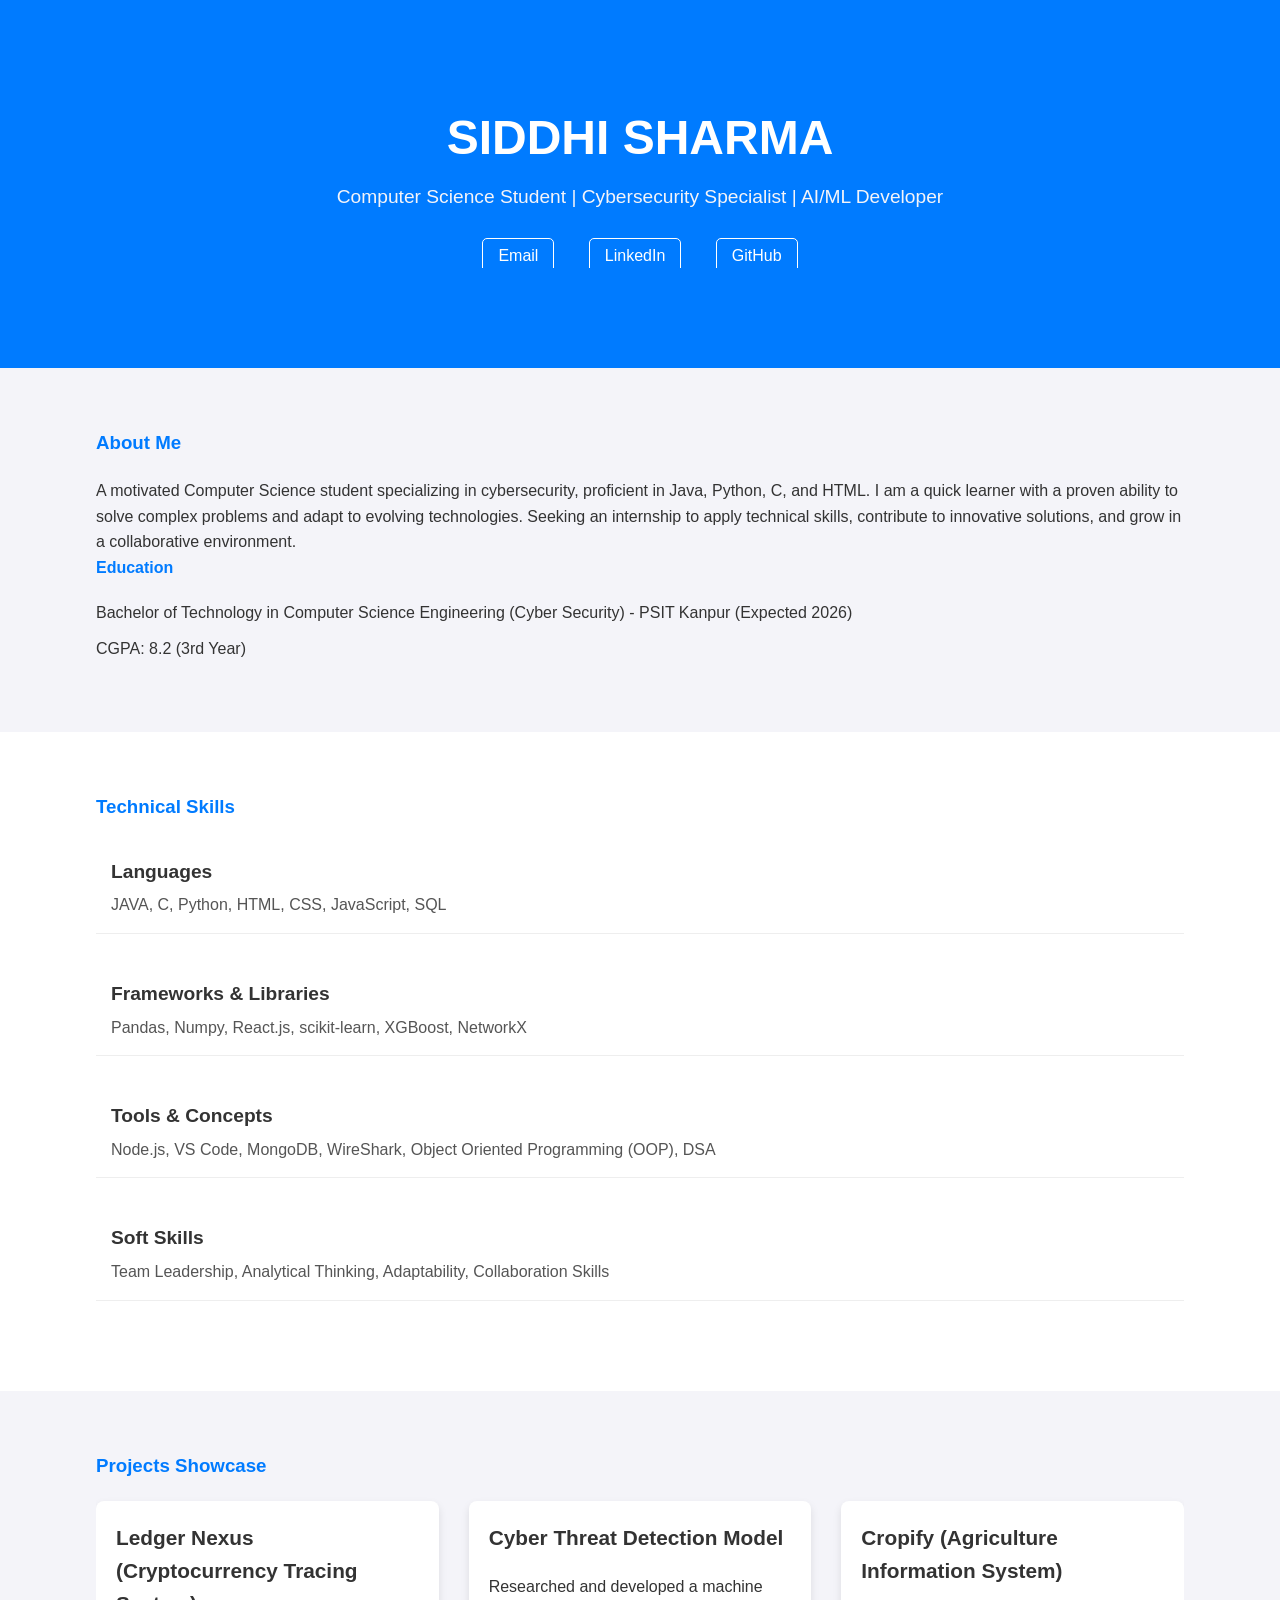
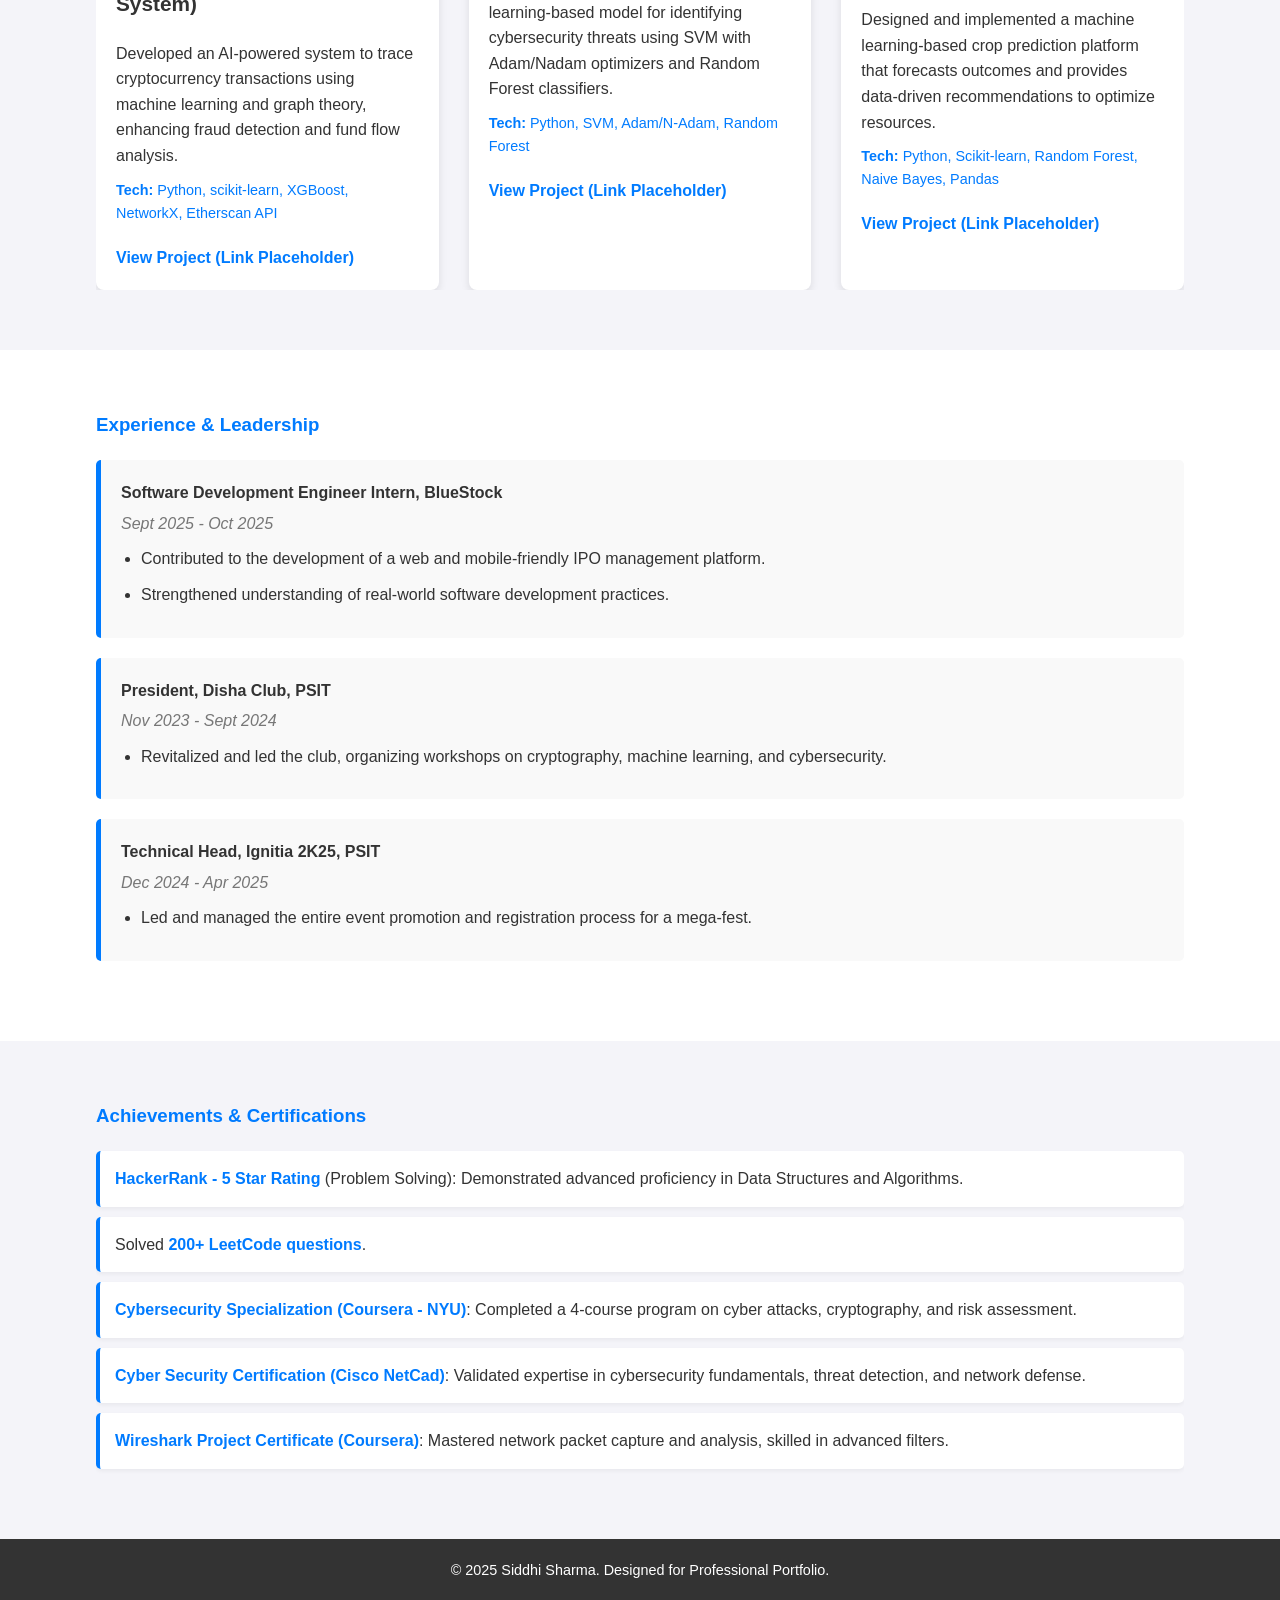
==== index.html @ 82cc843b "Initial portfolio commit" ====
<!DOCTYPE html>
<html lang="en">
<head>
    <meta charset="UTF-8">
    <meta name="viewport" content="width=device-width, initial-scale=1.0">
    <title>Siddhi Sharma - Cybersecurity Portfolio</title>
    <link rel="stylesheet" href="style.css">
</head>
<body>

    <header id="hero">
        <div class="container">
            <h1>SIDDHI SHARMA</h1>
            <h2>Computer Science Student | Cybersecurity Specialist | AI/ML Developer</h2>
            <div class="contact-links">
                <a href="mailto:siddhi17sharma@gmail.com">Email</a>
                <a href="https://www.linkedin.com/in/siddhisharma-cs" target="_blank">LinkedIn</a>
                <a href="https://github.com/Siddhi17Sharma" target="_blank">GitHub</a>
            </div>
        </div>
    </header>

    <section id="about" class="section-padding">
        <div class="container">
            <h3>About Me</h3>
            <p>
                A motivated Computer Science student specializing in cybersecurity, proficient in Java, Python, C, and HTML.
                I am a quick learner with a proven ability to solve complex problems and adapt to evolving technologies.
                Seeking an internship to apply technical skills, contribute to innovative solutions, and grow in a collaborative environment.
            </p>
            <h4>Education</h4>
            <ul>
                <li>Bachelor of Technology in Computer Science Engineering (Cyber Security) - PSIT Kanpur (Expected 2026)</li>
                <li>CGPA: 8.2 (3rd Year)</li>
            </ul>
        </div>
    </section>

    <section id="skills" class="section-padding light-bg">
        <div class="container">
            <h3>Technical Skills</h3>
            <div class="skills-group">
                <h4>Languages</h4>
                <p>JAVA, C, Python, HTML, CSS, JavaScript, SQL</p>
            </div>
            <div class="skills-group">
                <h4>Frameworks & Libraries</h4>
                <p>Pandas, Numpy, React.js, scikit-learn, XGBoost, NetworkX</p>
            </div>
            <div class="skills-group">
                <h4>Tools & Concepts</h4>
                <p>Node.js, VS Code, MongoDB, WireShark, Object Oriented Programming (OOP), DSA</p>
            </div>
            <div class="skills-group">
                <h4>Soft Skills</h4>
                <p>Team Leadership, Analytical Thinking, Adaptability, Collaboration Skills</p>
            </div>
        </div>
    </section>

    <section id="projects" class="section-padding">
        <div class="container">
            <h3>Projects Showcase</h3>
            <div class="project-grid">

                <div class="project-card">
                    <h4>Ledger Nexus (Cryptocurrency Tracing System)</h4>
                    <p>Developed an AI-powered system to trace cryptocurrency transactions using machine learning and graph theory, enhancing fraud detection and fund flow analysis.</p>
                    <p class="tech-stack"><strong>Tech:</strong> Python, scikit-learn, XGBoost, NetworkX, Etherscan API</p>
                    <a href="#" target="_blank">View Project (Link Placeholder)</a>
                </div>

                <div class="project-card">
                    <h4>Cyber Threat Detection Model</h4>
                    <p>Researched and developed a machine learning-based model for identifying cybersecurity threats using SVM with Adam/Nadam optimizers and Random Forest classifiers.</p>
                    <p class="tech-stack"><strong>Tech:</strong> Python, SVM, Adam/N-Adam, Random Forest</p>
                    <a href="#" target="_blank">View Project (Link Placeholder)</a>
                </div>

                <div class="project-card">
                    <h4>Cropify (Agriculture Information System)</h4>
                    <p>Designed and implemented a machine learning-based crop prediction platform that forecasts outcomes and provides data-driven recommendations to optimize resources.</p>
                    <p class="tech-stack"><strong>Tech:</strong> Python, Scikit-learn, Random Forest, Naive Bayes, Pandas</p>
                    <a href="#" target="_blank">View Project (Link Placeholder)</a>
                </div>

            </div>
        </div>
    </section>

    <section id="experience" class="section-padding light-bg">
        <div class="container">
            <h3>Experience & Leadership</h3>
            <div class="experience-item">
                <h4>Software Development Engineer Intern, BlueStock</h4>
                <p class="duration">Sept 2025 - Oct 2025</p>
                <ul>
                    <li>Contributed to the development of a web and mobile-friendly IPO management platform.</li>
                    <li>Strengthened understanding of real-world software development practices.</li>
                </ul>
            </div>
            <div class="experience-item">
                <h4>President, Disha Club, PSIT</h4>
                <p class="duration">Nov 2023 - Sept 2024</p>
                <ul>
                    <li>Revitalized and led the club, organizing workshops on cryptography, machine learning, and cybersecurity.</li>
                </ul>
            </div>
            <div class="experience-item">
                <h4>Technical Head, Ignitia 2K25, PSIT</h4>
                <p class="duration">Dec 2024 - Apr 2025</p>
                <ul>
                    <li>Led and managed the entire event promotion and registration process for a mega-fest.</li>
                </ul>
            </div>
        </div>
    </section>

    <section id="certs" class="section-padding">
        <div class="container">
            <h3>Achievements & Certifications</h3>
            <ul>
                <li><strong>HackerRank - 5 Star Rating</strong> (Problem Solving): Demonstrated advanced proficiency in Data Structures and Algorithms.</li>
                <li>Solved <strong>200+ LeetCode questions</strong>.</li>
                <li><strong>Cybersecurity Specialization (Coursera - NYU)</strong>: Completed a 4-course program on cyber attacks, cryptography, and risk assessment.</li>
                <li><strong>Cyber Security Certification (Cisco NetCad)</strong>: Validated expertise in cybersecurity fundamentals, threat detection, and network defense.</li>
                <li><strong>Wireshark Project Certificate (Coursera)</strong>: Mastered network packet capture and analysis, skilled in advanced filters.</li>
            </ul>
        </div>
    </section>

    <footer>
        <div class="container">
            <p>&copy; 2025 Siddhi Sharma. Designed for Professional Portfolio.</p>
        </div>
    </footer>
</body>
</html>
---- style.css ----
/* Basic Reset */
* {
    margin: 0;
    padding: 0;
    box-sizing: border-box;
}

body {
    font-family: Arial, sans-serif;
    line-height: 1.6;
    color: #333;
    background-color: #f4f4f9;
}

/* Utilities */
.container {
    width: 85%;
    max-width: 1100px;
    margin: auto;
    overflow: hidden;
}

.section-padding {
    padding: 60px 0;
}

.light-bg {
    background-color: #fff;
}

h1, h2, h3, h4 {
    margin-bottom: 20px;
    color: #007bff; /* A nice primary color for headings */
}

ul {
    list-style: none;
    padding-left: 0;
}

ul li {
    margin-bottom: 10px;
}

/* Header/Hero Section */
#hero {
    background: #007bff;
    color: #fff;
    padding: 100px 0;
    text-align: center;
}

#hero h1 {
    font-size: 3em;
    margin-bottom: 5px;
    color: #fff;
}

#hero h2 {
    font-size: 1.2em;
    font-weight: 300;
    margin-bottom: 30px;
    color: #f4f4f9;
}

.contact-links a {
    color: #fff;
    text-decoration: none;
    margin: 0 15px;
    padding: 8px 15px;
    border: 1px solid #fff;
    border-radius: 5px;
    transition: background 0.3s;
}

.contact-links a:hover {
    background: #fff;
    color: #007bff;
}

/* Skills Section */
#skills .skills-group {
    margin-bottom: 30px;
    padding: 15px;
    border-bottom: 1px solid #eee;
}

#skills h4 {
    color: #333;
    font-size: 1.2em;
    margin-bottom: 5px;
}

#skills p {
    font-size: 1em;
    color: #555;
}

/* Projects Section */
#projects .project-grid {
    display: grid;
    grid-template-columns: repeat(auto-fit, minmax(300px, 1fr));
    gap: 30px;
}

.project-card {
    background: #fff;
    padding: 20px;
    border-radius: 8px;
    box-shadow: 0 4px 8px rgba(0, 0, 0, 0.1);
    transition: transform 0.3s;
}

.project-card:hover {
    transform: translateY(-5px);
}

.project-card h4 {
    color: #333;
    font-size: 1.3em;
}

.project-card .tech-stack {
    font-size: 0.9em;
    color: #007bff;
    margin: 10px 0;
}

.project-card a {
    display: inline-block;
    color: #007bff;
    text-decoration: none;
    font-weight: bold;
    margin-top: 10px;
}

/* Experience Section */
.experience-item {
    background: #f9f9f9;
    padding: 20px;
    margin-bottom: 20px;
    border-radius: 5px;
    border-left: 5px solid #007bff;
}

.experience-item h4 {
    margin-bottom: 5px;
    color: #333;
}

.experience-item .duration {
    font-style: italic;
    color: #777;
    margin-bottom: 10px;
    display: block;
}

.experience-item ul {
    list-style-type: disc;
    padding-left: 20px;
}

/* Certifications Section */
#certs ul li {
    background: #fff;
    padding: 15px;
    border-radius: 5px;
    margin-bottom: 10px;
    box-shadow: 0 2px 4px rgba(0, 0, 0, 0.05);
    border-left: 4px solid #007bff;
}

#certs ul li strong {
    color: #007bff;
}

/* Footer */
footer {
    background: #333;
    color: #fff;
    text-align: center;
    padding: 20px 0;
    font-size: 0.9em;
}

/* Responsive adjustments */
@media (max-width: 600px) {
    #hero {
        padding: 50px 0;
    }
    #hero h1 {
        font-size: 2em;
    }
    .contact-links a {
        display: block;
        margin: 10px 0;
    }
}
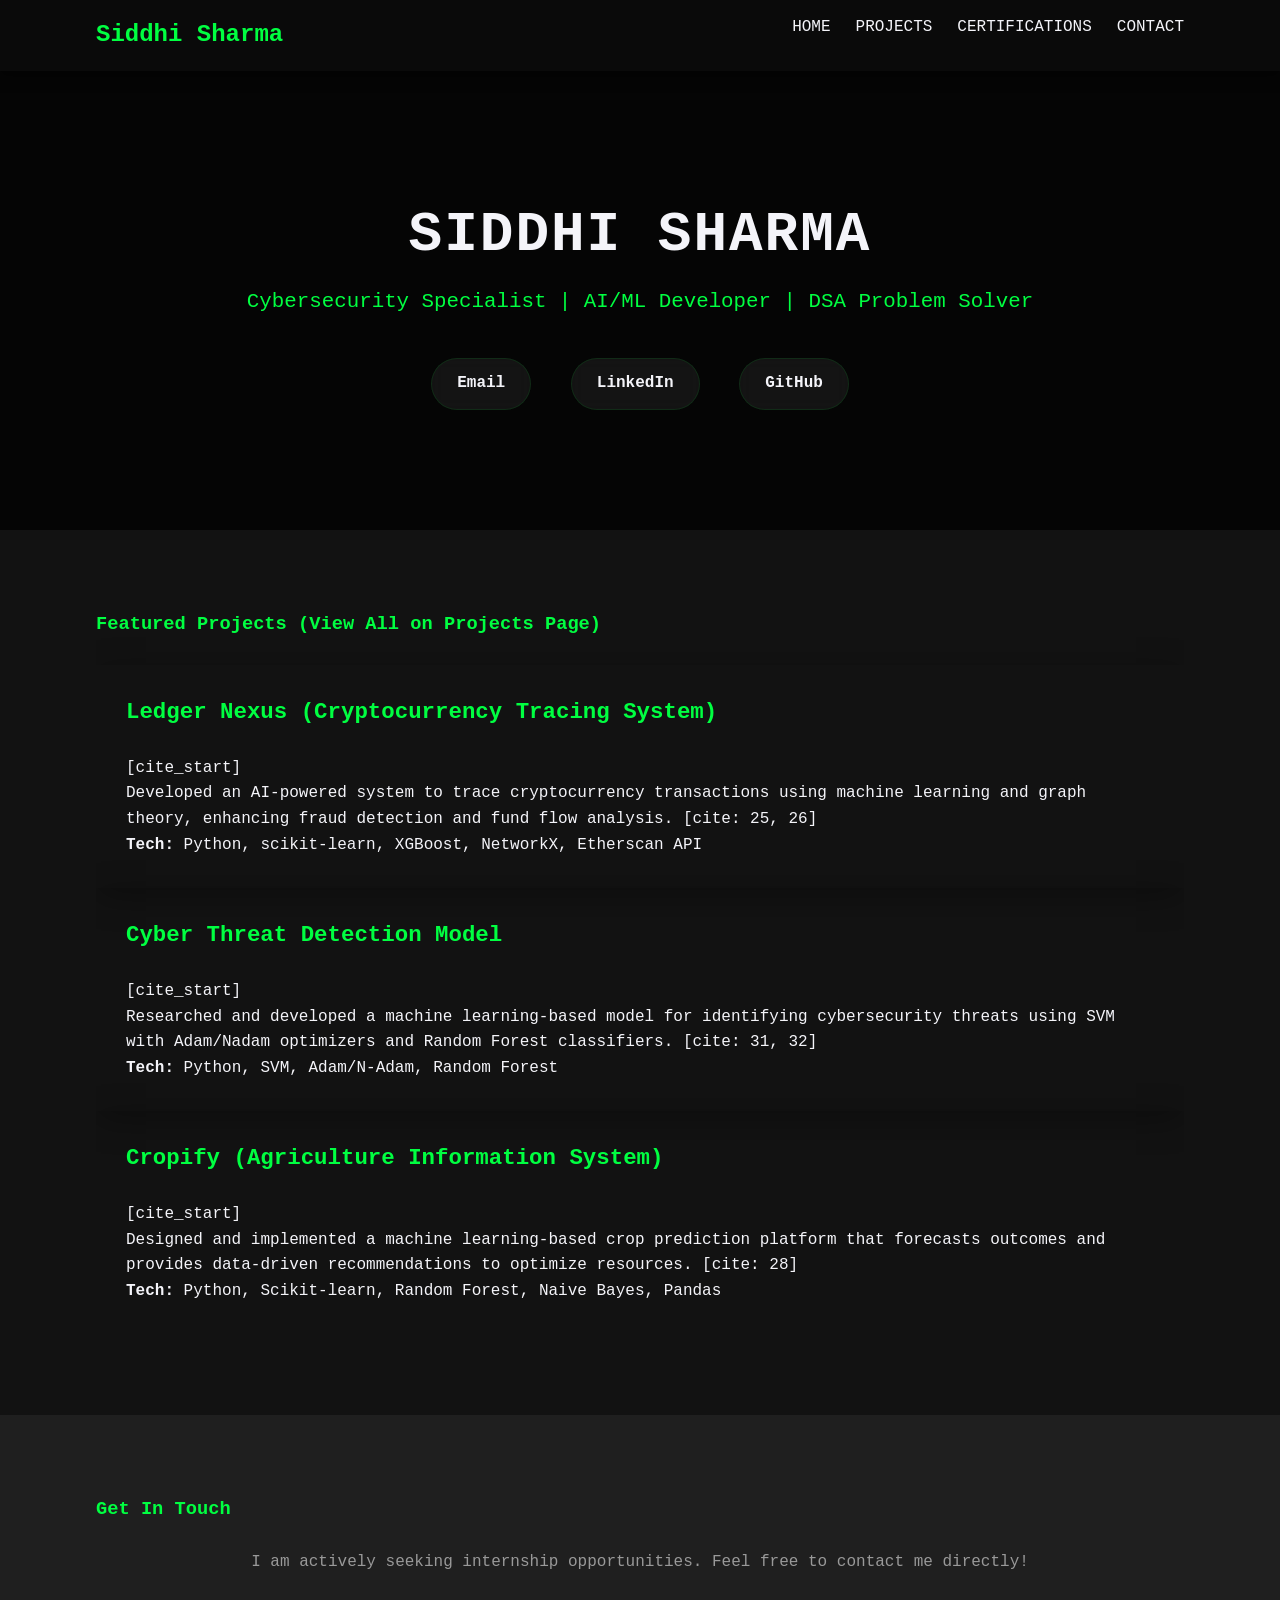
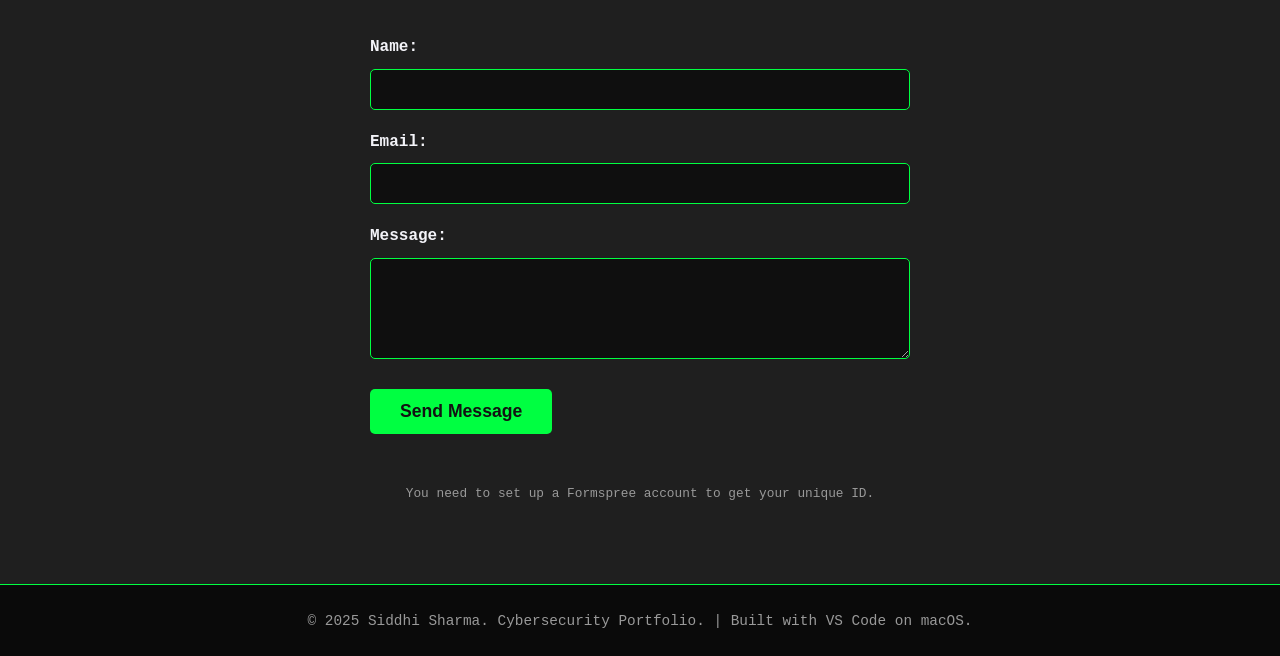
==== commit 1223e7ab: "Updated project links with actual GitHub URLs" ====
--- a/index.html
+++ b/index.html
@@ -7,131 +7,81 @@
     <link rel="stylesheet" href="style.css">
 </head>
 <body>
+    
+    <nav>
+        <div class="container">
+            <div class="logo">Siddhi Sharma</div>
+            <ul>
+                <li><a href="index.html">Home</a></li>
+                <li><a href="projects.html">Projects</a></li>
+                <li><a href="achievements.html">Certifications</a></li>
+                <li><a href="#contact-form">Contact</a></li>
+            </ul>
+        </div>
+    </nav>
 
     <header id="hero">
         <div class="container">
             <h1>SIDDHI SHARMA</h1>
-            <h2>Computer Science Student | Cybersecurity Specialist | AI/ML Developer</h2>
+            <h2>Cybersecurity Specialist | AI/ML Developer | DSA Problem Solver</h2>
             <div class="contact-links">
-                <a href="mailto:siddhi17sharma@gmail.com">Email</a>
-                <a href="https://www.linkedin.com/in/siddhisharma-cs" target="_blank">LinkedIn</a>
-                <a href="https://github.com/Siddhi17Sharma" target="_blank">GitHub</a>
+                <a href="mailto:siddhi17sharma@gmail.com" class="glass-effect">Email</a>
+                <a href="https://www.linkedin.com/in/siddhisharma-cs" target="_blank" class="glass-effect">LinkedIn</a>
+                <a href="https://github.com/Siddhi17Sharma" target="_blank" class="glass-effect">GitHub</a>
             </div>
         </div>
     </header>
 
-    <section id="about" class="section-padding">
-        <div class="container">
-            <h3>About Me</h3>
-            <p>
-                A motivated Computer Science student specializing in cybersecurity, proficient in Java, Python, C, and HTML.
-                I am a quick learner with a proven ability to solve complex problems and adapt to evolving technologies.
-                Seeking an internship to apply technical skills, contribute to innovative solutions, and grow in a collaborative environment.
-            </p>
-            <h4>Education</h4>
-            <ul>
-                <li>Bachelor of Technology in Computer Science Engineering (Cyber Security) - PSIT Kanpur (Expected 2026)</li>
-                <li>CGPA: 8.2 (3rd Year)</li>
-            </ul>
-        </div>
-    </section>
-
-    <section id="skills" class="section-padding light-bg">
-        <div class="container">
-            <h3>Technical Skills</h3>
-            <div class="skills-group">
-                <h4>Languages</h4>
-                <p>JAVA, C, Python, HTML, CSS, JavaScript, SQL</p>
-            </div>
-            <div class="skills-group">
-                <h4>Frameworks & Libraries</h4>
-                <p>Pandas, Numpy, React.js, scikit-learn, XGBoost, NetworkX</p>
-            </div>
-            <div class="skills-group">
-                <h4>Tools & Concepts</h4>
-                <p>Node.js, VS Code, MongoDB, WireShark, Object Oriented Programming (OOP), DSA</p>
-            </div>
-            <div class="skills-group">
-                <h4>Soft Skills</h4>
-                <p>Team Leadership, Analytical Thinking, Adaptability, Collaboration Skills</p>
-            </div>
-        </div>
-    </section>
-
     <section id="projects" class="section-padding">
         <div class="container">
-            <h3>Projects Showcase</h3>
+            <h3>Featured Projects (View All on <a href="projects.html">Projects Page</a>)</h3>
             <div class="project-grid">
 
                 <div class="project-card">
-                    <h4>Ledger Nexus (Cryptocurrency Tracing System)</h4>
-                    <p>Developed an AI-powered system to trace cryptocurrency transactions using machine learning and graph theory, enhancing fraud detection and fund flow analysis.</p>
+                    <h4><a href="https://github.com/Siddhi17Sharma/Ledger_Nexus" target="_blank">Ledger Nexus (Cryptocurrency Tracing System)</a></h4>
+                    [cite_start]<p>Developed an AI-powered system to trace cryptocurrency transactions using machine learning and graph theory, enhancing fraud detection and fund flow analysis. [cite: 25, 26]</p>
                     <p class="tech-stack"><strong>Tech:</strong> Python, scikit-learn, XGBoost, NetworkX, Etherscan API</p>
-                    <a href="#" target="_blank">View Project (Link Placeholder)</a>
                 </div>
 
                 <div class="project-card">
-                    <h4>Cyber Threat Detection Model</h4>
-                    <p>Researched and developed a machine learning-based model for identifying cybersecurity threats using SVM with Adam/Nadam optimizers and Random Forest classifiers.</p>
+                    <h4><a href="https://github.com/Siddhi17Sharma/Threat_Detection_ML" target="_blank">Cyber Threat Detection Model</a></h4>
+                    [cite_start]<p>Researched and developed a machine learning-based model for identifying cybersecurity threats using SVM with Adam/Nadam optimizers and Random Forest classifiers. [cite: 31, 32]</p>
                     <p class="tech-stack"><strong>Tech:</strong> Python, SVM, Adam/N-Adam, Random Forest</p>
-                    <a href="#" target="_blank">View Project (Link Placeholder)</a>
                 </div>
 
                 <div class="project-card">
-                    <h4>Cropify (Agriculture Information System)</h4>
-                    <p>Designed and implemented a machine learning-based crop prediction platform that forecasts outcomes and provides data-driven recommendations to optimize resources.</p>
+                    <h4><a href="https://github.com/Siddhi17Sharma/Cropify_ML" target="_blank">Cropify (Agriculture Information System)</a></h4>
+                    [cite_start]<p>Designed and implemented a machine learning-based crop prediction platform that forecasts outcomes and provides data-driven recommendations to optimize resources. [cite: 28]</p>
                     <p class="tech-stack"><strong>Tech:</strong> Python, Scikit-learn, Random Forest, Naive Bayes, Pandas</p>
-                    <a href="#" target="_blank">View Project (Link Placeholder)</a>
                 </div>
 
             </div>
         </div>
     </section>
+    
+    <section id="contact-form" class="section-padding light-bg">
+        <div class="container">
+            <h3>Get In Touch</h3>
+            <p style="text-align: center; margin-bottom: 30px; color: #999;">I am actively seeking internship opportunities. Feel free to contact me directly!</p>
+            <form action="https://formspree.io/f/YOUR_UNIQUE_FORM_ID" method="POST">
+                <label for="name">Name:</label>
+                <input type="text" id="name" name="name" required>
 
-    <section id="experience" class="section-padding light-bg">
-        <div class="container">
-            <h3>Experience & Leadership</h3>
-            <div class="experience-item">
-                <h4>Software Development Engineer Intern, BlueStock</h4>
-                <p class="duration">Sept 2025 - Oct 2025</p>
-                <ul>
-                    <li>Contributed to the development of a web and mobile-friendly IPO management platform.</li>
-                    <li>Strengthened understanding of real-world software development practices.</li>
-                </ul>
-            </div>
-            <div class="experience-item">
-                <h4>President, Disha Club, PSIT</h4>
-                <p class="duration">Nov 2023 - Sept 2024</p>
-                <ul>
-                    <li>Revitalized and led the club, organizing workshops on cryptography, machine learning, and cybersecurity.</li>
-                </ul>
-            </div>
-            <div class="experience-item">
-                <h4>Technical Head, Ignitia 2K25, PSIT</h4>
-                <p class="duration">Dec 2024 - Apr 2025</p>
-                <ul>
-                    <li>Led and managed the entire event promotion and registration process for a mega-fest.</li>
-                </ul>
-            </div>
-        </div>
-    </section>
+                <label for="email">Email:</label>
+                <input type="email" id="email" name="_replyto" required>
 
-    <section id="certs" class="section-padding">
-        <div class="container">
-            <h3>Achievements & Certifications</h3>
-            <ul>
-                <li><strong>HackerRank - 5 Star Rating</strong> (Problem Solving): Demonstrated advanced proficiency in Data Structures and Algorithms.</li>
-                <li>Solved <strong>200+ LeetCode questions</strong>.</li>
-                <li><strong>Cybersecurity Specialization (Coursera - NYU)</strong>: Completed a 4-course program on cyber attacks, cryptography, and risk assessment.</li>
-                <li><strong>Cyber Security Certification (Cisco NetCad)</strong>: Validated expertise in cybersecurity fundamentals, threat detection, and network defense.</li>
-                <li><strong>Wireshark Project Certificate (Coursera)</strong>: Mastered network packet capture and analysis, skilled in advanced filters.</li>
-            </ul>
+                <label for="message">Message:</label>
+                <textarea id="message" name="message" rows="5" required></textarea>
+
+                <button type="submit">Send Message</button>
+            </form>
+            <p style="text-align: center; margin-top: 20px; font-size: 0.8em; color: #999;">You need to set up a Formspree account to get your unique ID.</p>
         </div>
     </section>
 
     <footer>
         <div class="container">
-            <p>&copy; 2025 Siddhi Sharma. Designed for Professional Portfolio.</p>
+            <p>&copy; 2025 Siddhi Sharma. Cybersecurity Portfolio. | Built with VS Code on macOS.</p>
         </div>
     </footer>
 </body>
--- a/style.css
+++ b/style.css
@@ -1,3 +1,9 @@
+/* Color Palette: 
+   Primary Background: #121212 (Dark Grey/Black)
+   Accent: #00FF41 (Neon Green)
+   Text: #F4F4F9 (Off-White)
+*/
+
 /* Basic Reset */
 * {
     margin: 0;
@@ -6,31 +12,41 @@
 }
 
 body {
-    font-family: Arial, sans-serif;
+    font-family: 'Consolas', monospace; /* Professional, code-friendly font */
     line-height: 1.6;
-    color: #333;
-    background-color: #f4f4f9;
+    color: #F4F4F9; /* Off-White Text */
+    background-color: #121212; /* Dark Background */
 }
 
 /* Utilities */
 .container {
     width: 85%;
-    max-width: 1100px;
+    max-width: 1200px;
     margin: auto;
     overflow: hidden;
 }
 
 .section-padding {
-    padding: 60px 0;
+    padding: 80px 0;
 }
 
 .light-bg {
-    background-color: #fff;
+    background-color: #1f1f1f; /* Slightly lighter dark background for contrast */
 }
 
 h1, h2, h3, h4 {
-    margin-bottom: 20px;
-    color: #007bff; /* A nice primary color for headings */
+    margin-bottom: 25px;
+    color: #00FF41; /* Neon Green Headings */
+}
+
+a {
+    color: #00FF41;
+    text-decoration: none;
+    transition: color 0.3s;
+}
+
+a:hover {
+    color: #00b033; /* Darker green on hover */
 }
 
 ul {
@@ -39,160 +55,187 @@
 }
 
 ul li {
-    margin-bottom: 10px;
-}
+    margin-bottom: 15px;
+}
+
+/* --- GLASS EFFECT MIXIN --- */
+.glass-effect {
+    background: rgba(43, 43, 43, 0.4); /* Transparent dark background */
+    backdrop-filter: blur(8px);
+    -webkit-backdrop-filter: blur(8px);
+    border: 1px solid rgba(0, 255, 65, 0.1); /* Subtle neon border */
+    border-radius: 10px;
+}
+/* --- NAVIGATION BAR --- */
+nav {
+    background: #0a0a0a;
+    padding: 15px 0;
+    box-shadow: 0 4px 12px rgba(0, 0, 0, 0.5);
+    position: sticky;
+    top: 0;
+    z-index: 1000;
+}
+nav .container {
+    display: flex;
+    justify-content: space-between;
+    align-items: center;
+}
+nav .logo {
+    font-size: 1.5em;
+    font-weight: bold;
+    color: #00FF41;
+}
+nav ul {
+    display: flex;
+}
+nav ul li {
+    margin-left: 25px;
+}
+nav ul li a {
+    color: #F4F4F9;
+    font-weight: 500;
+    text-transform: uppercase;
+}
+nav ul li a:hover {
+    color: #00FF41;
+}
+
 
 /* Header/Hero Section */
 #hero {
-    background: #007bff;
-    color: #fff;
-    padding: 100px 0;
+    background: linear-gradient(rgba(0, 0, 0, 0.7), rgba(0, 0, 0, 0.7)), url('placeholder-bg.jpg') no-repeat center center/cover;
+    padding: 120px 0;
     text-align: center;
 }
 
 #hero h1 {
-    font-size: 3em;
+    font-size: 3.5em;
     margin-bottom: 5px;
-    color: #fff;
+    color: #F4F4F9;
+    letter-spacing: 2px;
 }
 
 #hero h2 {
-    font-size: 1.2em;
+    font-size: 1.3em;
     font-weight: 300;
-    margin-bottom: 30px;
-    color: #f4f4f9;
+    margin-bottom: 40px;
+    color: #00FF41;
 }
 
 .contact-links a {
-    color: #fff;
+    @extend .glass-effect; /* Apply glass effect */
+    display: inline-block;
+    color: #F4F4F9;
     text-decoration: none;
     margin: 0 15px;
-    padding: 8px 15px;
-    border: 1px solid #fff;
+    padding: 12px 25px;
+    border-radius: 50px;
+    font-weight: bold;
+    transition: background 0.3s, color 0.3s;
+}
+
+.contact-links a:hover {
+    background: #00FF41;
+    color: #121212;
+}
+
+/* Skills Section */
+#skills .skills-group {
+    padding: 20px;
+    margin-bottom: 20px;
+    border-bottom: 1px dashed #333;
+}
+
+/* Projects Section (Home Page Snippet) */
+#projects .project-card {
+    padding: 30px;
+    box-shadow: 0 8px 32px 0 rgba(0, 0, 0, 0.3);
+    @extend .glass-effect; /* Apply glass effect */
+}
+
+.project-card h4 a {
+    color: #00FF41;
+    font-size: 1.4em;
+    text-decoration: underline;
+    text-decoration-color: transparent;
+    transition: text-decoration-color 0.3s;
+}
+.project-card h4 a:hover {
+    text-decoration-color: #00FF41;
+}
+
+/* Experience Section */
+.experience-item {
+    padding: 25px;
+    margin-bottom: 25px;
+    border-left: 5px solid #00FF41;
+    @extend .glass-effect; /* Apply glass effect */
+}
+
+.experience-item .duration {
+    font-style: italic;
+    color: #999;
+    margin-bottom: 10px;
+    display: block;
+}
+
+/* --- CONTACT FORM SECTION --- */
+#contact-form form {
+    max-width: 600px;
+    margin: 0 auto;
+    padding: 30px;
+    @extend .glass-effect; /* Apply glass effect */
+}
+
+#contact-form label {
+    display: block;
+    margin-bottom: 8px;
+    font-weight: bold;
+    color: #F4F4F9;
+}
+
+#contact-form input[type="text"],
+#contact-form input[type="email"],
+#contact-form textarea {
+    width: 100%;
+    padding: 12px;
+    margin-bottom: 20px;
+    border: 1px solid #00FF41;
+    background-color: rgba(0, 0, 0, 0.5);
+    color: #F4F4F9;
+    border-radius: 5px;
+    outline: none;
+}
+
+#contact-form button {
+    background: #00FF41;
+    color: #121212;
+    border: none;
+    padding: 12px 30px;
+    cursor: pointer;
+    font-size: 1.1em;
+    font-weight: bold;
     border-radius: 5px;
     transition: background 0.3s;
 }
 
-.contact-links a:hover {
-    background: #fff;
-    color: #007bff;
-}
-
-/* Skills Section */
-#skills .skills-group {
-    margin-bottom: 30px;
-    padding: 15px;
-    border-bottom: 1px solid #eee;
-}
-
-#skills h4 {
-    color: #333;
-    font-size: 1.2em;
-    margin-bottom: 5px;
-}
-
-#skills p {
-    font-size: 1em;
-    color: #555;
-}
-
-/* Projects Section */
-#projects .project-grid {
-    display: grid;
-    grid-template-columns: repeat(auto-fit, minmax(300px, 1fr));
-    gap: 30px;
-}
-
-.project-card {
-    background: #fff;
-    padding: 20px;
-    border-radius: 8px;
-    box-shadow: 0 4px 8px rgba(0, 0, 0, 0.1);
-    transition: transform 0.3s;
-}
-
-.project-card:hover {
-    transform: translateY(-5px);
-}
-
-.project-card h4 {
-    color: #333;
-    font-size: 1.3em;
-}
-
-.project-card .tech-stack {
-    font-size: 0.9em;
-    color: #007bff;
-    margin: 10px 0;
-}
-
-.project-card a {
-    display: inline-block;
-    color: #007bff;
-    text-decoration: none;
-    font-weight: bold;
-    margin-top: 10px;
-}
-
-/* Experience Section */
-.experience-item {
-    background: #f9f9f9;
-    padding: 20px;
-    margin-bottom: 20px;
-    border-radius: 5px;
-    border-left: 5px solid #007bff;
-}
-
-.experience-item h4 {
-    margin-bottom: 5px;
-    color: #333;
-}
-
-.experience-item .duration {
-    font-style: italic;
-    color: #777;
-    margin-bottom: 10px;
-    display: block;
-}
-
-.experience-item ul {
-    list-style-type: disc;
-    padding-left: 20px;
-}
-
-/* Certifications Section */
-#certs ul li {
-    background: #fff;
-    padding: 15px;
-    border-radius: 5px;
-    margin-bottom: 10px;
-    box-shadow: 0 2px 4px rgba(0, 0, 0, 0.05);
-    border-left: 4px solid #007bff;
-}
-
-#certs ul li strong {
-    color: #007bff;
+#contact-form button:hover {
+    background: #00b033;
 }
 
 /* Footer */
 footer {
-    background: #333;
-    color: #fff;
+    background: #0a0a0a;
     text-align: center;
-    padding: 20px 0;
+    padding: 25px 0;
     font-size: 0.9em;
+    color: #999;
+    border-top: 1px solid #00FF41;
 }
 
 /* Responsive adjustments */
-@media (max-width: 600px) {
-    #hero {
-        padding: 50px 0;
-    }
-    #hero h1 {
-        font-size: 2em;
-    }
-    .contact-links a {
-        display: block;
-        margin: 10px 0;
-    }
+@media (max-width: 768px) {
+    #hero h1 { font-size: 2.5em; }
+    nav ul { display: none; } /* Hide complex navigation on mobile */
+    nav .logo { margin: 0 auto; }
 }
